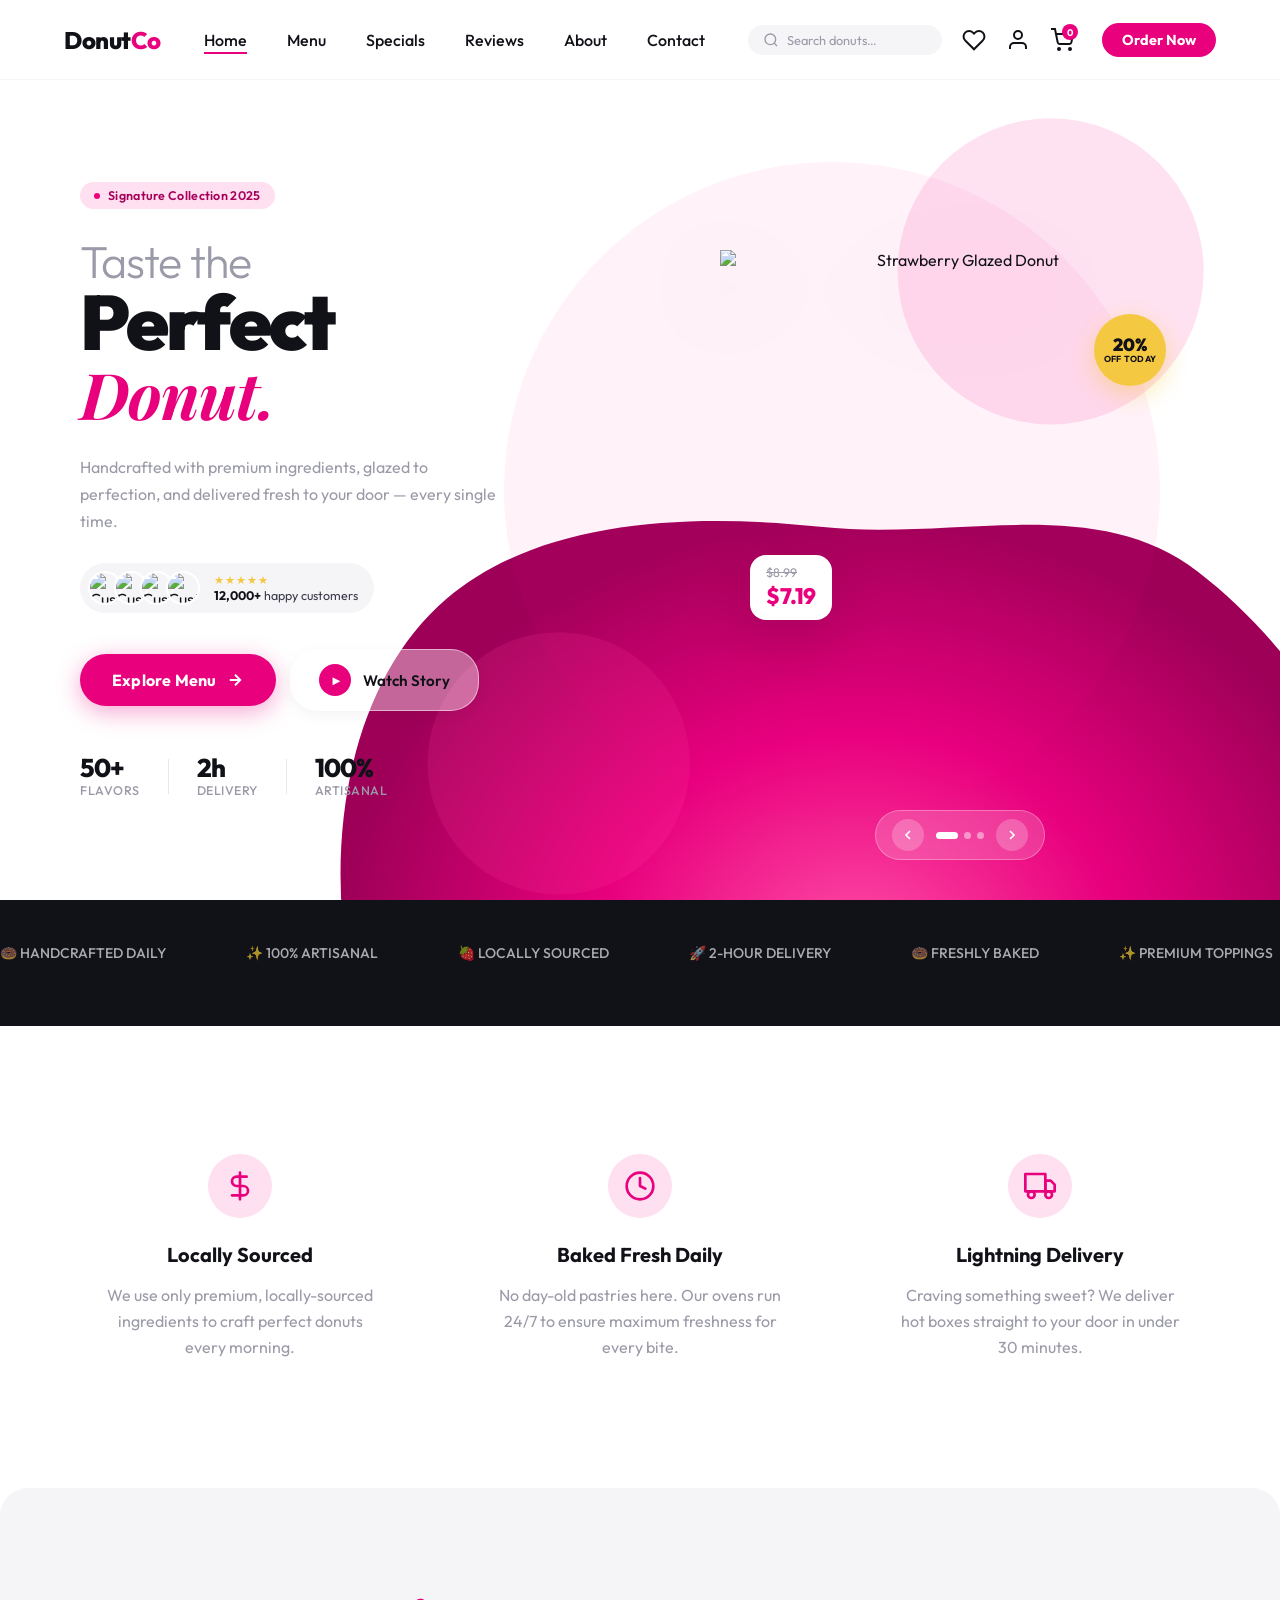
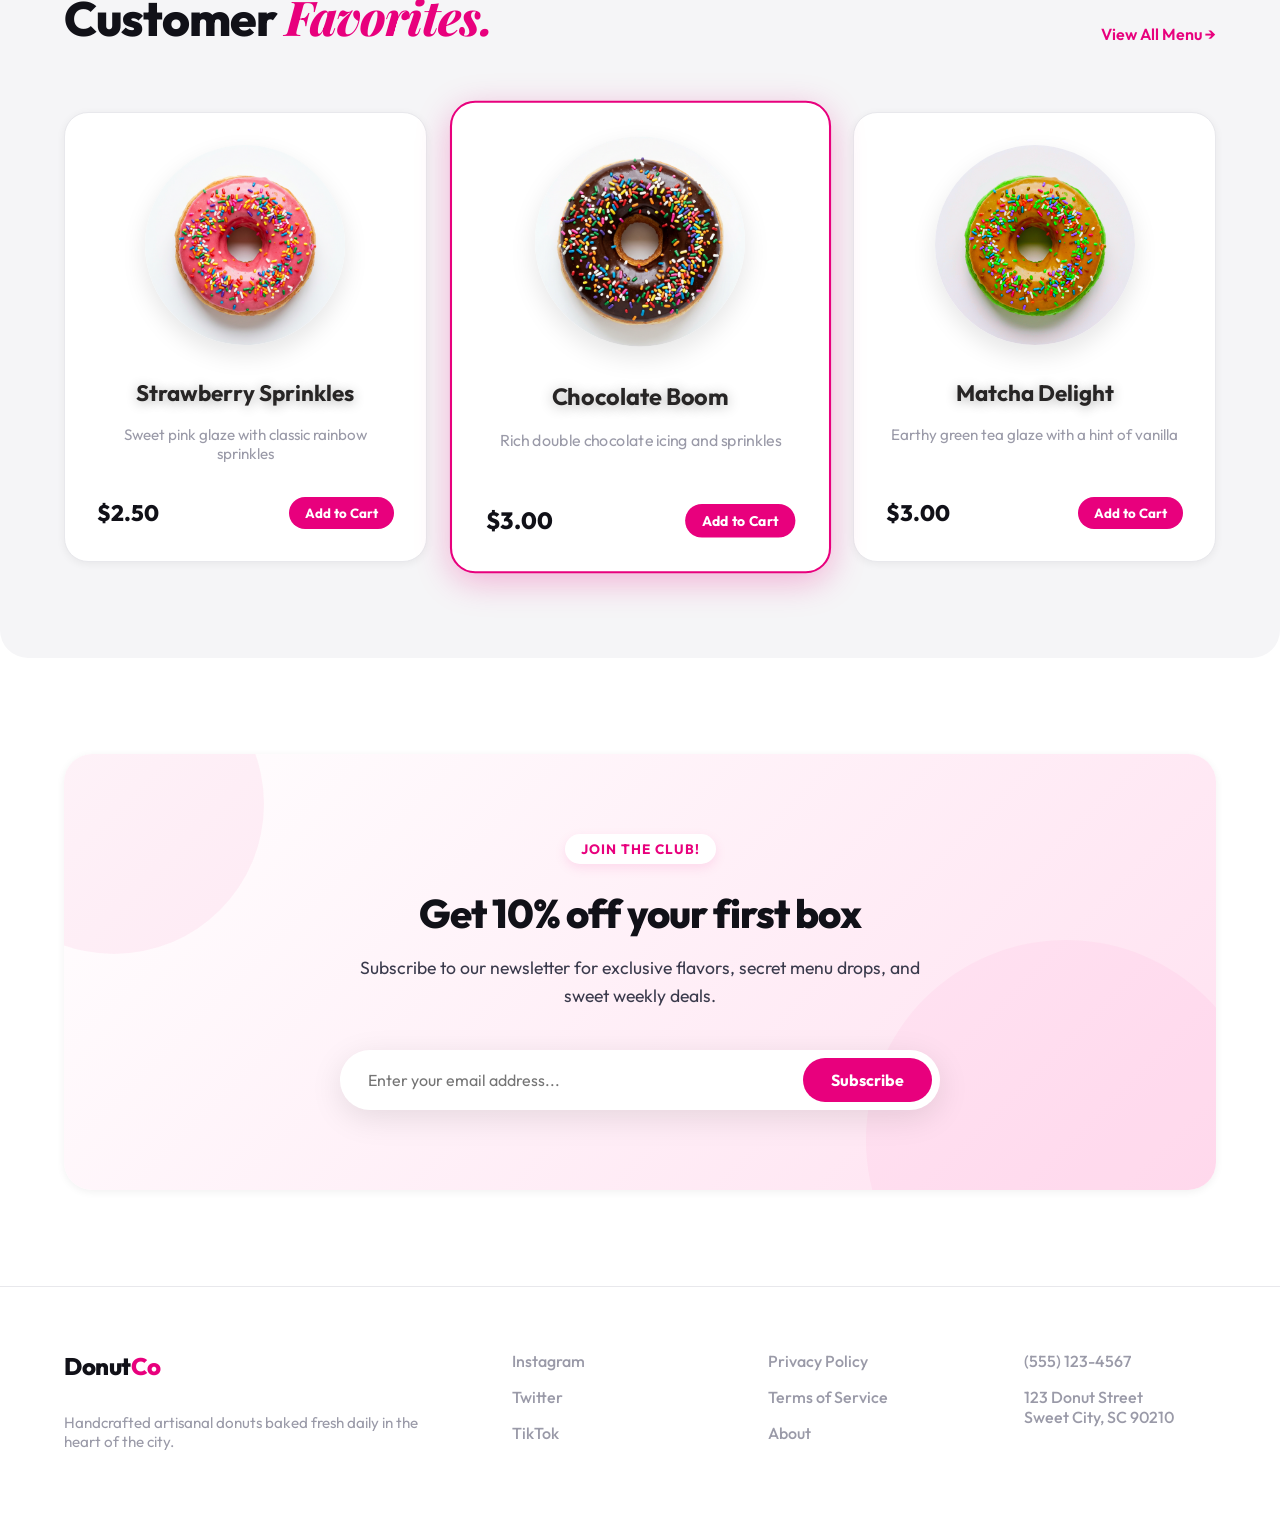
==== index.html @ 58b2f974 "DonutCo Organisation's Website for product sales and purchases..  donutco hermit.vercel.app" ====
<!DOCTYPE html>
<html lang="en">

<head>
  <meta charset="UTF-8" />
  <meta name="viewport" content="width=device-width, initial-scale=1.0" />
  <meta name="description"
    content="DonutCo – Artisanal donuts crafted with love. Explore our signature glazed creations and order for same-day delivery." />
  <title>DonutCo – Artisanal Donuts Delivered Fresh</title>
  <link rel=" menu" href="C:\Users\ThinkPad\Desktop\Projects\AntigravityProjects\menu.html">
  <link rel="preconnect" href="https://fonts.googleapis.com" />
  <link rel="preconnect" href="https://fonts.gstatic.com" crossorigin />
  <link
    href="https://fonts.googleapis.com/css2?family=Outfit:wght@300;400;500;600;700;800;900&family=Playfair+Display:ital,wght@1,700&display=swap"
    rel="stylesheet" />
  <link rel="stylesheet" href="index.css" />
</head>

<body>

  <!-- ═══════════════════════════════ HEADER ═══════════════════════════════ -->



  <header class="site-header">
    <div class="header-inner">

      <!-- Logo -->
      <a href="index.html" class="logo" id="logo-link">
        <span class="logo-icon">🍩</span>
        <span class="logo-text">Donut<span class="logo-accent">Co</span></span>
      </a>

      <!-- Navigation -->
      <nav class="main-nav" aria-label="Main navigation">
        <ul class="nav-list">
          <li><a href="index.html" class="nav-link active" id="nav-home">Home</a></li>
          <li><a href="menu.html" class="nav-link" id="nav-menu">Menu</a></li>
          <li><a href="specials.html" class="nav-link" id="nav-specials">Specials</a></li>
          <li><a href="reviews.html" class="nav-link" id="nav-reviews">Reviews</a></li>
          <li><a href="about.html" class="nav-link" id="nav-about">About</a></li>
          <li><a href="contact.html" class="nav-link" id="nav-contact">Contact</a></li>
        </ul>
      </nav>

      <!-- Header Actions -->
      <div class="header-actions">
        <div class="search-bar" id="search-bar">
          <svg class="search-icon" viewBox="0 0 24 24" fill="none" stroke="currentColor" stroke-width="2">
            <circle cx="11" cy="11" r="8" />
            <path d="m21 21-4.35-4.35" />
          </svg>
          <input type="text" placeholder="Search donuts…" class="search-input" id="search-input" />
        </div>
        <button class="icon-btn" id="btn-wishlist" aria-label="Wishlist">
          <svg viewBox="0 0 24 24" fill="none" stroke="currentColor" stroke-width="2">
            <path
              d="M20.84 4.61a5.5 5.5 0 0 0-7.78 0L12 5.67l-1.06-1.06a5.5 5.5 0 0 0-7.78 7.78l1.06 1.06L12 21.23l7.78-7.78 1.06-1.06a5.5 5.5 0 0 0 0-7.78z" />
          </svg>
        </button>
        <a href="profile.html" class="profile-link">
          <button class="icon-btn" id="btn-user" aria-label="Profile">
            <svg viewBox="0 0 24 24" fill="none" stroke="currentColor" stroke-width="2">
              <path d="M20 21v-2a4 4 0 0 0-4-4H8a4 4 0 0 0-4 4v2" />
              <circle cx="12" cy="7" r="4" />
            </svg>
          </button>
        </a>
        <a href="cart.html" class="cart-link">
          <button class="icon-btn cart-btn" id="btn-cart" aria-label="Cart">
            <svg viewBox="0 0 24 24" fill="none" stroke="currentColor" stroke-width="2">
              <circle cx="9" cy="21" r="1" />
              <circle cx="20" cy="21" r="1" />
              <path d="M1 1h4l2.68 13.39a2 2 0 0 0 2 1.61h9.72a2 2 0 0 0 2-1.61L23 6H6" />
            </svg>
            <span class="cart-badge">0</span>
          </button>
        </a>
        <a href="menu.html" class="order-link-header">
           <button class="btn-order-header" id="btn-order-header">Order Now</button>
        </a>
      </div>

    </div>
  </header>

  <!-- ═══════════════════════════════ HERO ═══════════════════════════════ -->
  <main class="hero-section">

    <!-- Floating Organic Blob Background SVG -->
    <div class="wave-bg">
      <svg viewBox="0 0 900 900" preserveAspectRatio="xMidYMid meet" xmlns="http://www.w3.org/2000/svg">
        <defs>
          <radialGradient id="blobGrad" cx="50%" cy="50%" r="50%">
            <stop offset="0%" stop-color="#FF4DA6" />
            <stop offset="50%" stop-color="#E8007D" />
            <stop offset="100%" stop-color="#9E0058" />
          </radialGradient>
        </defs>
        <!-- Shapeless organic floating blob path -->
        <path
          d="M608.5,135.8C779.6,267.8,903.3,469.8,901.8,667.5C900.2,865.2,773.4,1058.5,618.3,1200.8C463.2,1343,279.8,1434.1,84.7,1463.3C-110.4,1492.5,-313.3,1459.8,-477.5,1340C-641.7,1220.3,-767.1,1013.4,-805.1,785.8C-843.1,558.1,-793.7,311.1,-641,180.9C-488.2,50.7,-244.1,37.3,-19.7,61.2C204.6,85.1,437.5,3.8,608.5,135.8Z"
          transform="translate(450 450) scale(0.55)" fill="url(#blobGrad)" />
        <!-- Soft accent glows -->
        <circle cx="650" cy="250" r="140" fill="#FF70B8" opacity="0.20" />
        <circle cx="200" cy="700" r="120" fill="#FF3D9A" opacity="0.16" />
        <circle cx="450" cy="450" r="300" fill="#FF0090" opacity="0.05" />
      </svg>
    </div>

    <!-- ─── LEFT PANEL ─── -->
    <div class="hero-left">
      <div class="hero-left-content">

        <!-- Category tag -->
        <div class="hero-tag">
          <span class="tag-dot"></span>
          <span>Signature Collection 2025</span>
        </div>

        <!-- Heading -->
        <h1 class="hero-heading">
          <span class="heading-thin">Taste the</span>
          <span class="heading-bold">Perfect</span>
          <span class="heading-italic">Donut.</span>
        </h1>

        <!-- Description -->
        <p class="hero-desc">
          Handcrafted with premium ingredients, glazed to perfection,
          and delivered fresh to your door — every single time.
        </p>

        <!-- Social Proof -->
        <div class="social-proof" id="social-proof">
          <div class="avatars">
            <img src="https://i.pravatar.cc/40?img=1" alt="Customer 1" class="avatar" />
            <img src="https://i.pravatar.cc/40?img=5" alt="Customer 2" class="avatar" />
            <img src="https://i.pravatar.cc/40?img=9" alt="Customer 3" class="avatar" />
            <img src="https://i.pravatar.cc/40?img=12" alt="Customer 4" class="avatar" />
          </div>
          <div class="proof-text">
            <div class="proof-stars">★★★★★</div>
            <div class="proof-label"><strong>12,000+</strong> happy customers</div>
          </div>
        </div>

        <!-- CTA Buttons -->
        <div class="hero-cta">
          <button class="btn-primary" id="btn-explore" onclick="window.location.href='menu.html'">
            <span>Explore Menu</span>
            <svg class="btn-arrow" viewBox="0 0 24 24" fill="none" stroke="currentColor" stroke-width="2.5">
              <path d="M5 12h14M12 5l7 7-7 7" />
            </svg>
          </button>
          <button class="btn-secondary" id="btn-watch">
            <span class="play-icon">▶</span>
            <span>Watch Story</span>
          </button>
        </div>

        <!-- Stats -->
        <div class="hero-stats">
          <div class="stat-item">
            <span class="stat-number">50+</span>
            <span class="stat-label">Flavors</span>
          </div>
          <div class="stat-divider"></div>
          <div class="stat-item">
            <span class="stat-number">2h</span>
            <span class="stat-label">Delivery</span>
          </div>
          <div class="stat-divider"></div>
          <div class="stat-item">
            <span class="stat-number">100%</span>
            <span class="stat-label">Artisanal</span>
          </div>
        </div>

      </div>
    </div>

    <!-- ─── RIGHT PANEL ─── -->
    <div class="hero-right">

      <!-- Product Showcase (Slider) -->
      <div class="product-showcase" id="product-showcase">

        <!-- Slides -->
        <div class="slides-wrapper" id="slides-wrapper">

          <!-- Slide 1 -->
          <div class="slide active" id="slide-1">
            <div class="product-card">
              <img
                src="C:\Users\ThinkPad\Desktop\Projects\AntigravityProjects\Properties\hero_donut_drip_1773499257269-removebg-preview.png"
                alt="Strawberry Glazed Donut" class="donut-img" id="donut-strawberry" />
            </div>
          </div>

          <!-- Slide 2 -->
          <div class="slide" id="slide-2">
            <div class="product-card">
              <img
                src="C:\Users\ThinkPad\Desktop\Projects\AntigravityProjects\Properties\donut_chocolate_1773498866336-removebg-preview.png"
                alt="Chocolate Glazed Donut" class="donut-img" id="donut-chocolate" />
            </div>
          </div>

          <!-- Slide 3 -->
          <div class="slide" id="slide-3">
            <div class="product-card">
              <img
                src="C:\Users\ThinkPad\Desktop\Projects\AntigravityProjects\Properties\donut_blueberry_1773499014099-removebg-preview.png"
                alt="Blueberry Glazed Donut" class="donut-img" id="donut-blueberry" />
            </div>
          </div>

        </div> <!-- End slides-wrapper -->

        <!-- Floating Discount Badge -->
        <div class="discount-badge" id="discount-badge">
          <div class="badge-percent">20%</div>
          <div class="badge-label">OFF Today</div>
        </div>

        <!-- Price Tag -->
        <div class="price-tag" id="price-tag">
          <span class="price-original">$8.99</span>
          <span class="price-current">$7.19</span>
        </div>

      </div> <!-- End product-showcase -->

      <!-- Slider Navigation -->
      <div class="slider-nav" id="slider-nav">
        <button class="slider-arrow arrow-prev" id="arrow-prev" aria-label="Previous donut">
          <svg viewBox="0 0 24 24" fill="none" stroke="currentColor" stroke-width="2.5">
            <path d="M15 18l-6-6 6-6" />
          </svg>
        </button>
        <div class="slider-dots" id="slider-dots">
          <button class="dot active" id="dot-0" aria-label="Slide 1"></button>
          <button class="dot" id="dot-1" aria-label="Slide 2"></button>
          <button class="dot" id="dot-2" aria-label="Slide 3"></button>
        </div>
        <button class="slider-arrow arrow-next" id="arrow-next" aria-label="Next donut">
          <svg viewBox="0 0 24 24" fill="none" stroke="currentColor" stroke-width="2.5">
            <path d="M9 18l6-6-6-6" />
          </svg>
        </button>
      </div>

    </div> <!-- End hero-right -->

  </main>

  <!-- Featured Strip (Infinite Marquee) -->
  <div class="featured-strip">
    <div class="strip-items">
      <div class="strip-item">🍩 HANDCRAFTED DAILY</div>
      <div class="strip-item">✨ 100% ARTISANAL</div>
      <div class="strip-item">🍓 LOCALLY SOURCED</div>
      <div class="strip-item">🚀 2-HOUR DELIVERY</div>
      <div class="strip-item">🍩 FRESHLY BAKED</div>
      <div class="strip-item">✨ PREMIUM TOPPINGS</div>
    </div>
  </div>

  <!-- ══════════════════════ FEATURES SECTION ══════════════════════ -->
  <section class="features-section">
    <div class="features-grid">
      <div class="feature-item">
        <div class="feature-icon">
          <svg viewBox="0 0 24 24" fill="none" stroke="currentColor" stroke-width="2" stroke-linecap="round"
            stroke-linejoin="round">
            <path d="M12 2v20M17 5H9.5a3.5 3.5 0 0 0 0 7h5a3.5 3.5 0 0 1 0 7H6" />
          </svg>
        </div>
        <h3 class="feature-title">Locally Sourced</h3>
        <p class="feature-desc">We use only premium, locally-sourced ingredients to craft perfect donuts every morning.
        </p>
      </div>

      <div class="feature-item">
        <div class="feature-icon">
          <svg viewBox="0 0 24 24" fill="none" stroke="currentColor" stroke-width="2" stroke-linecap="round"
            stroke-linejoin="round">
            <circle cx="12" cy="12" r="10" />
            <polyline points="12 6 12 12 16 14" />
          </svg>
        </div>
        <h3 class="feature-title">Baked Fresh Daily</h3>
        <p class="feature-desc">No day-old pastries here. Our ovens run 24/7 to ensure maximum freshness for every bite.
        </p>
      </div>

      <div class="feature-item">
        <div class="feature-icon">
          <svg viewBox="0 0 24 24" fill="none" stroke="currentColor" stroke-width="2" stroke-linecap="round"
            stroke-linejoin="round">
            <rect x="1" y="3" width="15" height="13" />
            <polygon points="16 8 20 8 23 11 23 16 16 16 16 8" />
            <circle cx="5.5" cy="18.5" r="2.5" />
            <circle cx="18.5" cy="18.5" r="2.5" />
          </svg>
        </div>
        <h3 class="feature-title">Lightning Delivery</h3>
        <p class="feature-desc">Craving something sweet? We deliver hot boxes straight to your door in under 30 minutes.
        </p>
      </div>
    </div>
  </section>

  <!-- ══════════════════════ POPULAR DONUTS ══════════════════════ -->
  <section class="popular-section">
    <div class="section-header">
      <h2 class="section-title">Customer <span class="title-accent">Favorites.</span></h2>
      <a href="menu.html" class="view-all">View All Menu &rarr;</a>
    </div>

    <!-- Reusing the menu.css grid and card structure -->
    <div class="product-grid">
      <!-- Donut 1 -->
      <div class="product-card">
        <div class="image-placeholder img-strawberry"></div>
        <h3 class="product-name">Strawberry Sprinkles</h3>
        <p class="product-desc">Sweet pink glaze with classic rainbow sprinkles</p>
        <div class="product-footer">
          <span class="price">$2.50</span>
          <button class="add-to-cart-btn btn-small">Add to Cart</button>
        </div>
      </div>

      <!-- Donut 2 -->
      <div class="product-card featured-popular">
        <div class="image-placeholder img-chocolate"></div>
        <h3 class="product-name">Chocolate Boom</h3>
        <p class="product-desc">Rich double chocolate icing and sprinkles</p>
        <div class="product-footer">
          <span class="price">$3.00</span>
          <button class="add-to-cart-btn btn-small">Add to Cart</button>
        </div>
      </div>

      <!-- Donut 3 -->
      <div class="product-card">
        <div class="image-placeholder img-matcha"></div>
        <h3 class="product-name">Matcha Delight</h3>
        <p class="product-desc">Earthy green tea glaze with a hint of vanilla</p>
        <div class="product-footer">
          <span class="price">$3.00</span>
          <button class="add-to-cart-btn btn-small">Add to Cart</button>
        </div>
      </div>
    </div>
  </section>

  <!-- ══════════════════════ NEWSLETTER CTA ══════════════════════ -->
  <section class="newsletter-cta">
    <div class="cta-content">
      <div class="cta-badge">Join the Club!</div>
      <h2 class="cta-title">Get 10% off your first box</h2>
      <p class="cta-desc">Subscribe to our newsletter for exclusive flavors, secret menu drops, and sweet weekly deals.
      </p>

      <form class="cta-form" onsubmit="event.preventDefault();">
        <input type="email" class="cta-input" placeholder="Enter your email address..." required>
        <button type="submit" class="cta-button">Subscribe</button>
      </form>
    </div>
  </section>

  <!-- ══════════════════════ FOOTER ══════════════════════ -->
  <footer class="site-footer">
    <div class="footer-columns">
      <div class="footer-col">
        <span class="footer-brand">Donut<span class="logo-accent">Co</span></span>
        <p style="color: var(--gray-400); font-size: 0.95rem; margin-top: 1rem;">Handcrafted artisanal donuts baked
          fresh daily in the heart of the city.</p>
      </div>
      <div class="footer-col">
        <a href="#">Instagram</a>
        <a href="#">Twitter</a>
        <a href="#">TikTok</a>
      </div>
      <div class="footer-col">
        <a href="legal.html#privacy">Privacy Policy</a>
        <a href="legal.html#terms">Terms of Service</a>
        <a href="about.html">About</a>
      </div>
      <div class="footer-col">
        <a href="#">(555) 123-4567</a>
        <a href="#">123 Donut Street<br>Sweet City, SC 90210</a>
      </div>
    </div>
  </footer>

  <script src="index.js"></script>
</body>

</html>
---- index.css ----
/* ═══════════════════════════════════════════════════════════════
   DonutCo Landing Page — Design System
   ═══════════════════════════════════════════════════════════════ */

/* ─── Custom Properties ─── */
:root {
  --magenta: #E8007D;
  --magenta-light: #FF3D9A;
  --magenta-dark: #A6005B;
  --magenta-soft: #FFE0F0;
  --white: #FFFFFF;
  --off-white: #FAFAFA;
  --gray-100: #F5F5F7;
  --gray-200: #E8E8EC;
  --gray-400: #9A9AA8;
  --gray-700: #3A3A4C;
  --gray-900: #111118;
  --accent-gold: #F5C842;

  --font-sans: 'Outfit', system-ui, sans-serif;
  --font-serif: 'Playfair Display', Georgia, serif;

  --radius-sm: 8px;
  --radius-md: 16px;
  --radius-lg: 28px;
  --radius-full: 9999px;

  --shadow-sm: 0 2px 8px rgba(0, 0, 0, 0.06);
  --shadow-md: 0 8px 32px rgba(0, 0, 0, 0.10);
  --shadow-lg: 0 20px 60px rgba(0, 0, 0, 0.14);
  --shadow-pink: 0 8px 32px rgba(232, 0, 125, 0.28);

  --transition: 0.3s cubic-bezier(0.4, 0, 0.2, 1);
  --transition-bounce: 0.4s cubic-bezier(0.34, 1.56, 0.64, 1);
}

/* ─── Reset & Base ─── */
*,
*::before,
*::after {
  box-sizing: border-box;
  margin: 0;
  padding: 0;
}

html {
  scroll-behavior: smooth;
}

body {
  font-family: var(--font-sans);
  background: var(--white);
  color: var(--gray-900);
  overflow-x: hidden;
  -webkit-font-smoothing: antialiased;
}

img {
  max-width: 100%;
  display: block;
}

button {
  cursor: pointer;
  border: none;
  background: none;
  font-family: inherit;
}

a {
  text-decoration: none;
  color: inherit;
}

ul {
  list-style: none;
}

/* ═══════════════════════════════════════════════════════════════
   HEADER
   ═══════════════════════════════════════════════════════════════ */
.site-header {
  position: fixed;
  top: 0;
  left: 0;
  right: 0;
  z-index: 100;
  background: var(--white);
  border-bottom: 1px solid var(--gray-100);
  height: 80px;
}

.header-inner {
  max-width: 1440px;
  margin: 0 auto;
  height: 100%;
  display: flex;
  justify-content: space-between;
  align-items: center;
  padding: 0 4rem;
}

/* Logo */
.logo {
  display: flex;
  align-items: center;
  font-size: 1.5rem;
  font-weight: 800;
  letter-spacing: -0.5px;
  color: var(--gray-900);
  transition: var(--transition);
}

.logo-accent {
  color: var(--magenta);
}

.logo-icon {
  display: none;
  /* Removed the emoji icon to match menu */
}

.logo-text {
  color: inherit;
}

/* Navigation */
.main-nav {
  display: flex;
}

.nav-list {
  display: flex;
  gap: 2.5rem;
}

.nav-link {
  font-weight: 500;
  font-size: 1rem;
  position: relative;
  padding-bottom: 4px;
  color: var(--gray-900);
  transition: var(--transition);
}

.nav-link:hover {
  color: var(--magenta);
}

.nav-link::after {
  content: '';
  position: absolute;
  width: 0%;
  height: 2px;
  bottom: 0;
  left: 0;
  background-color: var(--magenta);
  transition: var(--transition);
}

.nav-link:hover::after,
.nav-link.active::after {
  width: 100%;
}

/* Header Actions */
.header-actions {
  display: flex;
  align-items: center;
  gap: 1.25rem;
}

.search-bar {
  display: flex;
  align-items: center;
  gap: 8px;
  background: var(--gray-100);
  border-radius: var(--radius-full);
  padding: 6px 14px;
  transition: var(--transition);
  border: 1.5px solid transparent;
}

.search-bar:focus-within {
  border-color: var(--magenta-light);
  background: var(--white);
  box-shadow: 0 0 0 4px rgba(232, 0, 125, 0.08);
}

.search-icon {
  width: 16px;
  height: 16px;
  color: var(--gray-400);
  flex-shrink: 0;
}

.search-input {
  border: none;
  background: none;
  outline: none;
  font-size: 0.8rem;
  font-family: inherit;
  color: var(--gray-900);
  width: 140px;
}

.search-input::placeholder {
  color: var(--gray-400);
}

.icon-btn {
  background: none;
  border: none;
  cursor: pointer;
  color: var(--gray-900);
  display: flex;
  align-items: center;
  justify-content: center;
  transition: var(--transition);
  position: relative;
}

.icon-btn svg {
  width: 24px;
  height: 24px;
}

.icon-btn:hover {
  color: var(--magenta);
  transform: scale(1.1);
}

.cart-btn {
  position: relative;
}

.cart-badge {
  position: absolute;
  top: -4px;
  right: -4px;
  width: 16px;
  height: 16px;
  background: var(--magenta);
  color: white;
  font-size: 0.6rem;
  font-weight: 700;
  border-radius: 50%;
  display: flex;
  align-items: center;
  justify-content: center;
}

.btn-order-header {
  padding: 8px 20px;
  background: var(--magenta);
  color: white;
  border: none;
  border-radius: 50px;
  font-size: 0.9rem;
  font-weight: 700;
  transition: var(--transition);
  cursor: pointer;
  margin-left: 0.5rem;
}

.btn-order-header:hover {
  background: var(--magenta-dark);
  transform: scale(1.05);
  box-shadow: var(--shadow-pink);
}

/* ═══════════════════════════════════════════════════════════════
   HERO
   ═══════════════════════════════════════════════════════════════ */
.hero-section {
  min-height: calc(100vh - 80px);
  display: grid;
  grid-template-columns: 1fr 1fr;
  margin-top: 80px;
  position: relative;
  overflow-x: clip; /* Prevent horizontal stretching while allowing vertical reach */
  overflow-y: visible;
}

/* ─── Left ─── */
.hero-left {
  background: transparent;
  display: flex;
  align-items: center;
  padding: 60px 64px 60px 80px;
  position: relative;
  overflow: visible;
}

/* (Removed the old ::after pseudo-element that was creating the sharp white diagonal clip) */

.hero-left-content {
  max-width: 520px;
  position: relative;
  z-index: 3;
}

/* Tag */
.hero-tag {
  display: inline-flex;
  align-items: center;
  gap: 8px;
  padding: 6px 14px;
  background: var(--magenta-soft);
  border-radius: var(--radius-full);
  font-size: 0.78rem;
  font-weight: 600;
  color: var(--magenta-dark);
  margin-bottom: 28px;
  letter-spacing: 0.3px;
  animation: fadeSlideUp 0.6s ease both;
}

.tag-dot {
  width: 6px;
  height: 6px;
  background: var(--magenta);
  border-radius: 50%;
  animation: pulse 2s ease-in-out infinite;
}

/* Heading */
.hero-heading {
  display: flex;
  flex-direction: column;
  margin-bottom: 24px;
  animation: fadeSlideUp 0.6s ease 0.1s both;
}

.heading-thin {
  font-size: clamp(2rem, 3.5vw, 3rem);
  font-weight: 300;
  color: var(--gray-400);
  line-height: 1.1;
  letter-spacing: -1px;
}

.heading-bold {
  font-size: clamp(3.5rem, 6vw, 5.5rem);
  font-weight: 900;
  color: var(--gray-900);
  line-height: 0.95;
  letter-spacing: -3px;
}

.heading-italic {
  font-family: var(--font-serif);
  font-size: clamp(3rem, 5vw, 4.5rem);
  font-style: italic;
  font-weight: 700;
  color: var(--magenta);
  line-height: 1.1;
  letter-spacing: -1px;
}

/* Description */
.hero-desc {
  font-size: 1rem;
  line-height: 1.7;
  color: var(--gray-400);
  margin-bottom: 28px;
  max-width: 420px;
  font-weight: 400;
  animation: fadeSlideUp 0.6s ease 0.2s both;
}

/* Social Proof */
.social-proof {
  display: flex;
  align-items: center;
  gap: 14px;
  margin-bottom: 36px;
  animation: fadeSlideUp 0.6s ease 0.25s both;
  background: var(--gray-100);
  border-radius: var(--radius-full);
  padding: 8px 16px 8px 8px;
  width: fit-content;
}

.avatars {
  display: flex;
}

.avatar {
  width: 34px;
  height: 34px;
  border-radius: 50%;
  border: 2.5px solid var(--white);
  margin-left: -8px;
  object-fit: cover;
  transition: transform 0.2s ease;
}

.avatar:first-child {
  margin-left: 0;
}

.avatar:hover {
  transform: scale(1.15) translateY(-2px);
  z-index: 1;
}

.proof-text {
  display: flex;
  flex-direction: column;
  gap: 1px;
}

.proof-stars {
  color: var(--accent-gold);
  font-size: 0.7rem;
  letter-spacing: 1px;
}

.proof-label {
  font-size: 0.78rem;
  color: var(--gray-700);
}

.proof-label strong {
  color: var(--gray-900);
}

/* CTA */
.hero-cta {
  display: flex;
  gap: 14px;
  align-items: center;
  margin-bottom: 44px;
  animation: fadeSlideUp 0.6s ease 0.3s both;
}

.btn-primary {
  display: flex;
  align-items: center;
  gap: 10px;
  padding: 16px 32px;
  background: var(--magenta);
  color: white;
  border-radius: var(--radius-lg);
  font-size: 1rem;
  font-weight: 700;
  font-family: inherit;
  transition: var(--transition-bounce);
  box-shadow: 0 6px 24px rgba(232, 0, 125, 0.35);
  letter-spacing: 0.2px;
}

.btn-primary:hover {
  background: var(--magenta-dark);
  transform: translateY(-3px) scale(1.03);
  box-shadow: 0 12px 40px rgba(232, 0, 125, 0.45);
}

.btn-arrow {
  width: 18px;
  height: 18px;
  transition: transform 0.25s ease;
}

.btn-primary:hover .btn-arrow {
  transform: translateX(4px);
}

.btn-secondary {
  display: flex;
  align-items: center;
  gap: 12px;
  padding: 14px 28px;
  background: rgba(255, 255, 255, 0.4);
  backdrop-filter: blur(12px);
  -webkit-backdrop-filter: blur(12px);
  color: var(--gray-900);
  border-radius: var(--radius-lg);
  border: 1px solid rgba(255, 255, 255, 0.5);
  font-size: 0.95rem;
  font-weight: 600;
  font-family: inherit;
  transition: var(--transition-bounce);
  box-shadow: 0 4px 15px rgba(0, 0, 0, 0.05);
}

.btn-secondary:hover {
  background: rgba(255, 255, 255, 0.6);
  transform: translateY(-2px);
  border-color: var(--magenta-light);
  color: var(--magenta);
  box-shadow: 0 8px 25px rgba(232, 0, 125, 0.1);
}

.play-icon {
  width: 32px;
  height: 32px;
  background: var(--magenta);
  color: white;
  border-radius: 50%;
  display: flex;
  align-items: center;
  justify-content: center;
  font-size: 0.65rem;
  flex-shrink: 0;
  padding-left: 2px;
  transition: var(--transition-bounce);
}

.btn-secondary:hover .play-icon {
  transform: scale(1.15);
}

/* Stats */
.hero-stats {
  display: flex;
  gap: 0;
  animation: fadeSlideUp 0.6s ease 0.4s both;
}

.stat-item {
  display: flex;
  flex-direction: column;
  gap: 2px;
  padding: 0 28px;
}

.stat-item:first-child {
  padding-left: 0;
}

.stat-number {
  font-size: 1.6rem;
  font-weight: 800;
  color: var(--gray-900);
  letter-spacing: -1px;
  line-height: 1;
}

.stat-label {
  font-size: 0.78rem;
  color: var(--gray-400);
  font-weight: 500;
  text-transform: uppercase;
  letter-spacing: 0.5px;
}

.stat-divider {
  width: 1px;
  background: var(--gray-200);
  align-self: stretch;
  margin: 4px 0;
}

/* ─── Right ─── */
.hero-right {
  background: transparent;
  position: relative;
  display: flex;
  align-items: center;
  justify-content: center;
  overflow: visible;
  /* Prevent clipping slider elements */
  z-index: 1;
}

/* Wave Background */
.wave-bg {
  position: absolute;
  inset: 0;
  z-index: -1;
  /* Push the blob fully into the background behind both panels */
  display: flex;
  align-items: center;
  justify-content: center;
  pointer-events: none;
  /* Let clicks pass through to everything else */
}

.wave-bg svg {
  width: 120%;
  height: 120%;
  position: absolute;
  top: 50%;
  left: 65%;
  transform: translate(-50%, -50%); /* Properly center the oversized blob */
  transform-origin: center center;
  animation: blobPulse 12s ease-in-out infinite;
}

/* Product Showcase */
.product-showcase {
  position: relative;
  z-index: 2;
  width: 380px;
  height: 400px;
  display: flex;
  flex-direction: column;
  align-items: center;
  justify-content: center;
}

.slides-wrapper {
  position: relative;
  width: 100%;
  height: 100%;
}

.slide {
  position: absolute;
  inset: 0;
  display: flex;
  align-items: center;
  justify-content: center;
  opacity: 0;
  transform: scale(0.88) translateY(16px);
  transition: opacity 0.55s cubic-bezier(0.4, 0, 0.2, 1),
    transform 0.55s cubic-bezier(0.34, 1.56, 0.64, 1);
  pointer-events: none;
}

.slide.active {
  opacity: 1;
  transform: scale(1) translateY(0);
  pointer-events: auto;
}

.product-card {
  display: flex;
  flex-direction: column;
  align-items: center;
  gap: 10px;
}

/* Hero specific card override to remove white background */
.hero-section .product-card {
  background: transparent;
  border: none;
  box-shadow: none;
  padding: 0;
}

.hero-section .product-card:hover {
  transform: none; /* Let the image hover handle the lift */
}

.donut-img {
  width: 480px;
  /* Slightly reduced to avoid massive overlap */
  height: 480px;
  object-fit: contain;
  mix-blend-mode: multiply;
  filter: drop-shadow(0 30px 50px rgba(100, 0, 60, 0.38));
  animation: floatDonut 4s ease-in-out infinite;
  transition: all 0.3s ease;
}

.donut-img:hover {
  filter: drop-shadow(0 30px 60px rgba(100, 0, 60, 0.5));
  animation-play-state: paused;
}

.product-name {
  font-size: 1.15rem;
  font-weight: 700;
  color: rgb(39, 37, 37);
  text-align: center;
  text-shadow: 0 2px 12px rgba(0, 0, 0, 0.3);
}

.product-sub {
  font-size: 0.78rem;
  color: rgba(255, 255, 255, 0.75);
  text-align: center;
}

/* Floating Badge */
.discount-badge {
  position: absolute;
  top: 24px;
  right: -16px;
  background: var(--accent-gold);
  color: var(--gray-900);
  border-radius: 50%;
  width: 72px;
  height: 72px;
  display: flex;
  flex-direction: column;
  align-items: center;
  justify-content: center;
  gap: 0px;
  box-shadow: 0 8px 24px rgba(245, 200, 66, 0.45);
  animation: badge-spin 6s linear infinite, fadeSlideUp 0.7s ease 0.5s both;
  z-index: 5;
}

.badge-percent {
  font-size: 1.1rem;
  font-weight: 900;
  line-height: 1;
}

.badge-label {
  font-size: 0.55rem;
  font-weight: 700;
  text-transform: uppercase;
  letter-spacing: 0.3px;
  line-height: 1.2;
}

/* Price Tag */
.price-tag {
  position: absolute;
  bottom: 70px;
  left: -20px;
  background: white;
  border-radius: var(--radius-md);
  padding: 10px 16px;
  display: flex;
  flex-direction: column;
  gap: 2px;
  box-shadow: var(--shadow-lg);
  animation: fadeSlideUp 0.7s ease 0.6s both;
  z-index: 5;
}

.price-original {
  font-size: 0.78rem;
  color: var(--gray-400);
  text-decoration: line-through;
}

.price-current {
  font-size: 1.4rem;
  font-weight: 800;
  color: var(--magenta);
  letter-spacing: -0.5px;
}

/* Slider Nav */
.slider-nav {
  position: absolute;
  bottom: 40px;
  left: 50%;
  transform: translateX(-50%);
  z-index: 3;
  display: flex;
  align-items: center;
  gap: 12px;
  background: rgba(255, 255, 255, 0.18);
  backdrop-filter: blur(12px);
  -webkit-backdrop-filter: blur(12px);
  border-radius: var(--radius-full);
  padding: 8px 16px;
  border: 1px solid rgba(255, 255, 255, 0.3);
}

.slider-arrow {
  width: 32px;
  height: 32px;
  background: rgba(255, 255, 255, 0.22);
  border-radius: 50%;
  display: flex;
  align-items: center;
  justify-content: center;
  color: white;
  transition: var(--transition);
}

.slider-arrow svg {
  width: 16px;
  height: 16px;
}

.slider-arrow:hover {
  background: white;
  color: var(--magenta);
  transform: scale(1.1);
}

.slider-dots {
  display: flex;
  gap: 6px;
  align-items: center;
}

.dot {
  width: 7px;
  height: 7px;
  border-radius: 50%;
  background: rgba(255, 255, 255, 0.45);
  transition: var(--transition-bounce);
  cursor: pointer;
}

.dot.active {
  background: white;
  width: 22px;
  border-radius: var(--radius-full);
}

/* ═══════════════════════════════════════════════════════════════
   FEATURED STRIP
   ═══════════════════════════════════════════════════════════════ */
.featured-strip {
  background: var(--gray-900);
  padding-top: 30px;
  padding-bottom: 50px;
  min-height: 58px;
  display: flex;
  align-items: center;
  gap: 48px;
  overflow-x: hidden;
  overflow-y: visible;
  position: relative;
}

.strip-label {
  font-size: 0.72rem;
  font-weight: 600;
  color: var(--gray-400);
  text-transform: uppercase;
  letter-spacing: 1.5px;
  white-space: nowrap;
  flex-shrink: 0;
}

.strip-items {
  animation: marquee 18s linear infinite;
  display: flex;
  align-items: center;
  width: max-content;
  gap: 80px;
  overflow: visible;
  flex-shrink: 0;
  padding: 12px 0;
}

.strip-item {
  display: flex;
  align-items: center;
  gap: 8px;
  color: rgba(255, 255, 255, 0.65);
  font-size: 0.875rem;
  font-weight: 500;
  line-height: 1.6;
  white-space: nowrap;
  cursor: pointer;
  transition: var(--transition);
  flex-shrink: 0;
}

.strip-item:hover {
  color: white;
}

.strip-emoji {
  font-size: 1.1rem;
  line-height: 1;
}

/* ═══════════════════════════════════════════════════════════════
   ANIMATIONS
   ═══════════════════════════════════════════════════════════════ */

@keyframes fadeSlideUp {
  from {
    opacity: 0;
    transform: translateY(24px);
  }

  to {
    opacity: 1;
    transform: translateY(0);
  }
}

@keyframes floatDonut {

  0%,
  100% {
    transform: translateY(0) rotate(-2deg);
  }

  50% {
    transform: translateY(-18px) rotate(2deg);
  }
}

@keyframes blobPulse {

  0%,
  100% {
    transform: translate(-50%, -50%) scale(1) rotate(0deg);
  }

  33% {
    transform: translate(-50%, -50%) scale(1.05) rotate(3deg);
  }

  66% {
    transform: translate(-50%, -50%) scale(0.96) rotate(-2deg);
  }
}

@keyframes pulse {

  0%,
  100% {
    transform: scale(1);
    opacity: 1;
  }

  50% {
    transform: scale(1.4);
    opacity: 0.6;
  }
}

@keyframes badge-spin {

  0%,
  90% {
    transform: rotate(0deg);
  }

  95% {
    transform: rotate(12deg);
  }

  100% {
    transform: rotate(0deg);
  }
}

@keyframes marquee {
  from {
    transform: translateX(0);
  }

  to {
    transform: translateX(-50%);
  }
}

/* ═══════════════════════════════════════════════════════════════
   RESPONSIVE
   ═══════════════════════════════════════════════════════════════ */
@media (max-width: 1024px) {
  .header-inner {
    padding: 0 20px;
  }

  .hero-left {
    padding: 60px 40px 60px 48px;
  }

  .hero-left::after {
    display: none;
  }
}

@media (max-width: 768px) {
  .hero-section {
    grid-template-columns: 1fr;
    min-height: auto;
  }

  .hero-left {
    padding: 48px 24px;
  }

  .hero-right {
    min-height: 480px;
  }

  .hero-left::after {
    display: none;
  }

  .main-nav {
    display: none;
  }

  .search-bar {
    display: none;
  }

  .btn-order-header {
    display: none;
  }

  .header-inner {
    grid-template-columns: 1fr auto;
  }

  .stat-number {
    font-size: 1.3rem;
  }

  .stat-item {
    padding: 0 16px;
  }

  .featured-strip {
    padding: 16px 24px;
  }

  .product-showcase {
    width: 300px;
    height: 340px;
  }

  .donut-img {
    width: 240px;
    height: 240px;
  }

  .hero-cta {
    flex-wrap: wrap;
  }
}

/* ═══════════════════════════════════════════════════════════════
   FEATURES SECTION
   ═══════════════════════════════════════════════════════════════ */
.features-section {
  padding: 6rem 4rem;
  background: var(--white);
  max-width: 1440px;
  margin: 0 auto;
}

.features-grid {
  display: grid;
  grid-template-columns: repeat(3, 1fr);
  gap: 3rem;
}

.feature-item {
  display: flex;
  flex-direction: column;
  align-items: center;
  text-align: center;
  padding: 2rem;
  transition: var(--transition);
}

.feature-icon {
  width: 64px;
  height: 64px;
  background: var(--magenta-soft);
  color: var(--magenta);
  border-radius: 50%;
  display: flex;
  align-items: center;
  justify-content: center;
  margin-bottom: 1.5rem;
  transition: var(--transition-bounce);
}

.feature-icon svg {
  width: 32px;
  height: 32px;
}

.feature-item:hover .feature-icon {
  background: var(--magenta);
  color: var(--white);
  transform: scale(1.1);
  box-shadow: var(--shadow-pink);
}

.feature-title {
  font-size: 1.25rem;
  font-weight: 700;
  margin-bottom: 1rem;
  color: var(--gray-900);
}

.feature-desc {
  color: var(--gray-400);
  line-height: 1.6;
}

/* ═══════════════════════════════════════════════════════════════
   POPULAR DONUTS PREVIEW SECTION
   ═══════════════════════════════════════════════════════════════ */
.popular-section {
  padding: 6rem 4rem;
  background: var(--gray-100);
  max-width: 1440px;
  margin: 0 auto;
  border-radius: var(--radius-lg);
}

.section-header {
  display: flex;
  justify-content: space-between;
  align-items: flex-end;
  margin-bottom: 4rem;
}

.section-title {
  font-size: 3rem;
  font-weight: 800;
  letter-spacing: -1px;
}

.title-accent {
  font-family: var(--font-serif);
  font-style: italic;
  color: var(--magenta);
}

.view-all {
  font-weight: 600;
  color: var(--magenta);
  border-bottom: 2px solid transparent;
  padding-bottom: 2px;
  transition: var(--transition);
}

.view-all:hover {
  border-bottom-color: var(--magenta);
}

/* Replicated Card Styles for Landing Page display */
.product-grid {
  display: grid;
  grid-template-columns: repeat(3, 1fr);
  gap: 2rem;
}

.product-card {
  background: var(--white);
  border-radius: 24px;
  padding: 2rem;
  display: flex;
  flex-direction: column;
  align-items: center;
  text-align: center;
  box-shadow: var(--shadow-sm);
  transition: var(--transition);
  border: 1px solid var(--gray-200);
}

.product-card:hover {
  transform: translateY(-8px);
  box-shadow: var(--shadow-md);
  border-color: var(--magenta);
}

.product-card.featured-popular {
  border: 2px solid var(--magenta);
  transform: scale(1.05);
  box-shadow: var(--shadow-pink);
  background: var(--white);
}

.product-card.featured-popular:hover {
  transform: scale(1.07) translateY(-5px);
}

.image-placeholder {
  width: 200px;
  height: 200px;
  border-radius: 50%;
  margin-bottom: 1.5rem;
  transition: var(--transition);
  background-color: transparent;
  box-shadow: 0 10px 25px rgba(0, 0, 0, 0.1);
}

.img-strawberry {
  background: url('assets/donut-base.png') center/cover;
}

.img-chocolate {
  background: url('assets/donut-chocolate.png') center/cover;
}

.img-matcha {
  background: url('assets/donut-base.png') center/cover;
  filter: hue-rotate(60deg) saturate(1.8) brightness(0.95);
}

.product-card:hover .image-placeholder {
  transform: scale(1.05) rotate(5deg);
}

.product-name {
  font-size: 1.4rem;
  font-weight: 700;
  margin-bottom: 0.5rem;
}

.product-desc {
  color: var(--gray-400);
  font-size: 0.95rem;
  margin-bottom: 1.5rem;
  flex-grow: 1;
}

.product-footer {
  display: flex;
  justify-content: space-between;
  align-items: center;
  width: 100%;
}

.price {
  font-size: 1.4rem;
  font-weight: 800;
  color: var(--gray-900);
}

.btn-small {
  background: var(--magenta);
  color: var(--white);
  border: none;
  padding: 8px 16px;
  border-radius: 50px;
  font-weight: 700;
  cursor: pointer;
  transition: var(--transition);
}

.btn-small:hover {
  background: var(--magenta-dark);
  transform: translateY(-2px);
  box-shadow: 0 4px 10px rgba(232, 0, 125, 0.3);
}

/* ═══════════════════════════════════════════════════════════════
   NEWSLETTER CTA SECTION
   ═══════════════════════════════════════════════════════════════ */
.newsletter-cta {
  margin: 6rem 4rem;
  padding: 5rem 2rem;
  background: linear-gradient(135deg, var(--white) 0%, var(--magenta-soft) 100%);
  border-radius: var(--radius-lg);
  text-align: center;
  position: relative;
  overflow: hidden;
  box-shadow: var(--shadow-sm);
}

.newsletter-cta::before {
  content: '';
  position: absolute;
  top: -100px;
  left: -100px;
  width: 300px;
  height: 300px;
  background: var(--magenta);
  opacity: 0.05;
  border-radius: 50%;
}

.newsletter-cta::after {
  content: '';
  position: absolute;
  bottom: -150px;
  right: -50px;
  width: 400px;
  height: 400px;
  background: var(--magenta-light);
  opacity: 0.05;
  border-radius: 50%;
}

.cta-content {
  position: relative;
  z-index: 2;
  max-width: 600px;
  margin: 0 auto;
}

.cta-badge {
  display: inline-block;
  background: var(--white);
  color: var(--magenta);
  padding: 6px 16px;
  border-radius: 50px;
  font-weight: 700;
  font-size: 0.85rem;
  text-transform: uppercase;
  letter-spacing: 1px;
  margin-bottom: 1.5rem;
  box-shadow: 0 4px 12px rgba(232, 0, 125, 0.1);
}

.cta-title {
  font-size: 2.5rem;
  font-weight: 800;
  margin-bottom: 1rem;
  letter-spacing: -1px;
}

.cta-desc {
  color: var(--gray-700);
  font-size: 1.1rem;
  margin-bottom: 2.5rem;
  line-height: 1.6;
}

.cta-form {
  display: flex;
  gap: 12px;
  background: var(--white);
  padding: 8px;
  border-radius: 50px;
  box-shadow: var(--shadow-md);
}

.cta-input {
  flex-grow: 1;
  border: none;
  background: transparent;
  padding: 0 20px;
  font-family: inherit;
  font-size: 1rem;
  outline: none;
}

.cta-button {
  background: var(--magenta);
  color: var(--white);
  border: none;
  padding: 12px 28px;
  border-radius: 50px;
  font-weight: 700;
  font-size: 1rem;
  cursor: pointer;
  transition: var(--transition);
}

.cta-button:hover {
  background: var(--magenta-dark);
  box-shadow: var(--shadow-pink);
}

/* ═══════════════════════════════════════════════════════════════
   FOOTER
   ═══════════════════════════════════════════════════════════════ */
.site-footer {
  padding: 4rem 4rem;
  background: var(--white);
  border-top: 1px solid var(--gray-200);
}

.footer-columns {
  max-width: 1440px;
  margin: 0 auto;
  display: grid;
  grid-template-columns: 2fr 1fr 1fr 1fr;
  gap: 4rem;
}

.footer-col {
  display: flex;
  flex-direction: column;
  gap: 1rem;
}

.footer-brand {
  font-size: 1.5rem;
  font-weight: 800;
  letter-spacing: -0.5px;
  color: var(--gray-900);
}

.footer-col a {
  color: var(--gray-400);
  font-weight: 500;
  transition: var(--transition);
}

.footer-col a:hover {
  color: var(--magenta);
}

/* ═══════════════════════════════════════════════════════════════
   RESPONSIVE ADAPTATIONS FOR NEW SECTIONS
   ═══════════════════════════════════════════════════════════════ */
@media (max-width: 1024px) {

  .features-grid,
  .product-grid {
    grid-template-columns: repeat(2, 1fr);
  }

  .product-card.featured-popular {
    grid-column: span 2;
    transform: scale(1);
  }

  .footer-columns {
    grid-template-columns: repeat(2, 1fr);
  }
}

@media (max-width: 768px) {

  .features-section,
  .popular-section {
    padding: 4rem 2rem;
  }

  .features-grid,
  .product-grid {
    grid-template-columns: 1fr;
  }

  .product-card.featured-popular {
    grid-column: span 1;
  }

  .newsletter-cta {
    margin: 3rem 2rem;
    padding: 3rem 1.5rem;
  }

  .cta-form {
    flex-direction: column;
    padding: 0;
    background: transparent;
    box-shadow: none;
    gap: 16px;
  }

  .cta-input {
    background: var(--white);
    padding: 16px 20px;
    border-radius: 50px;
    box-shadow: var(--shadow-sm);
  }

  .cta-button {
    width: 100%;
    padding: 16px;
  }

  .footer-columns {
    grid-template-columns: 1fr;
    gap: 2rem;
    text-align: center;
  }
}
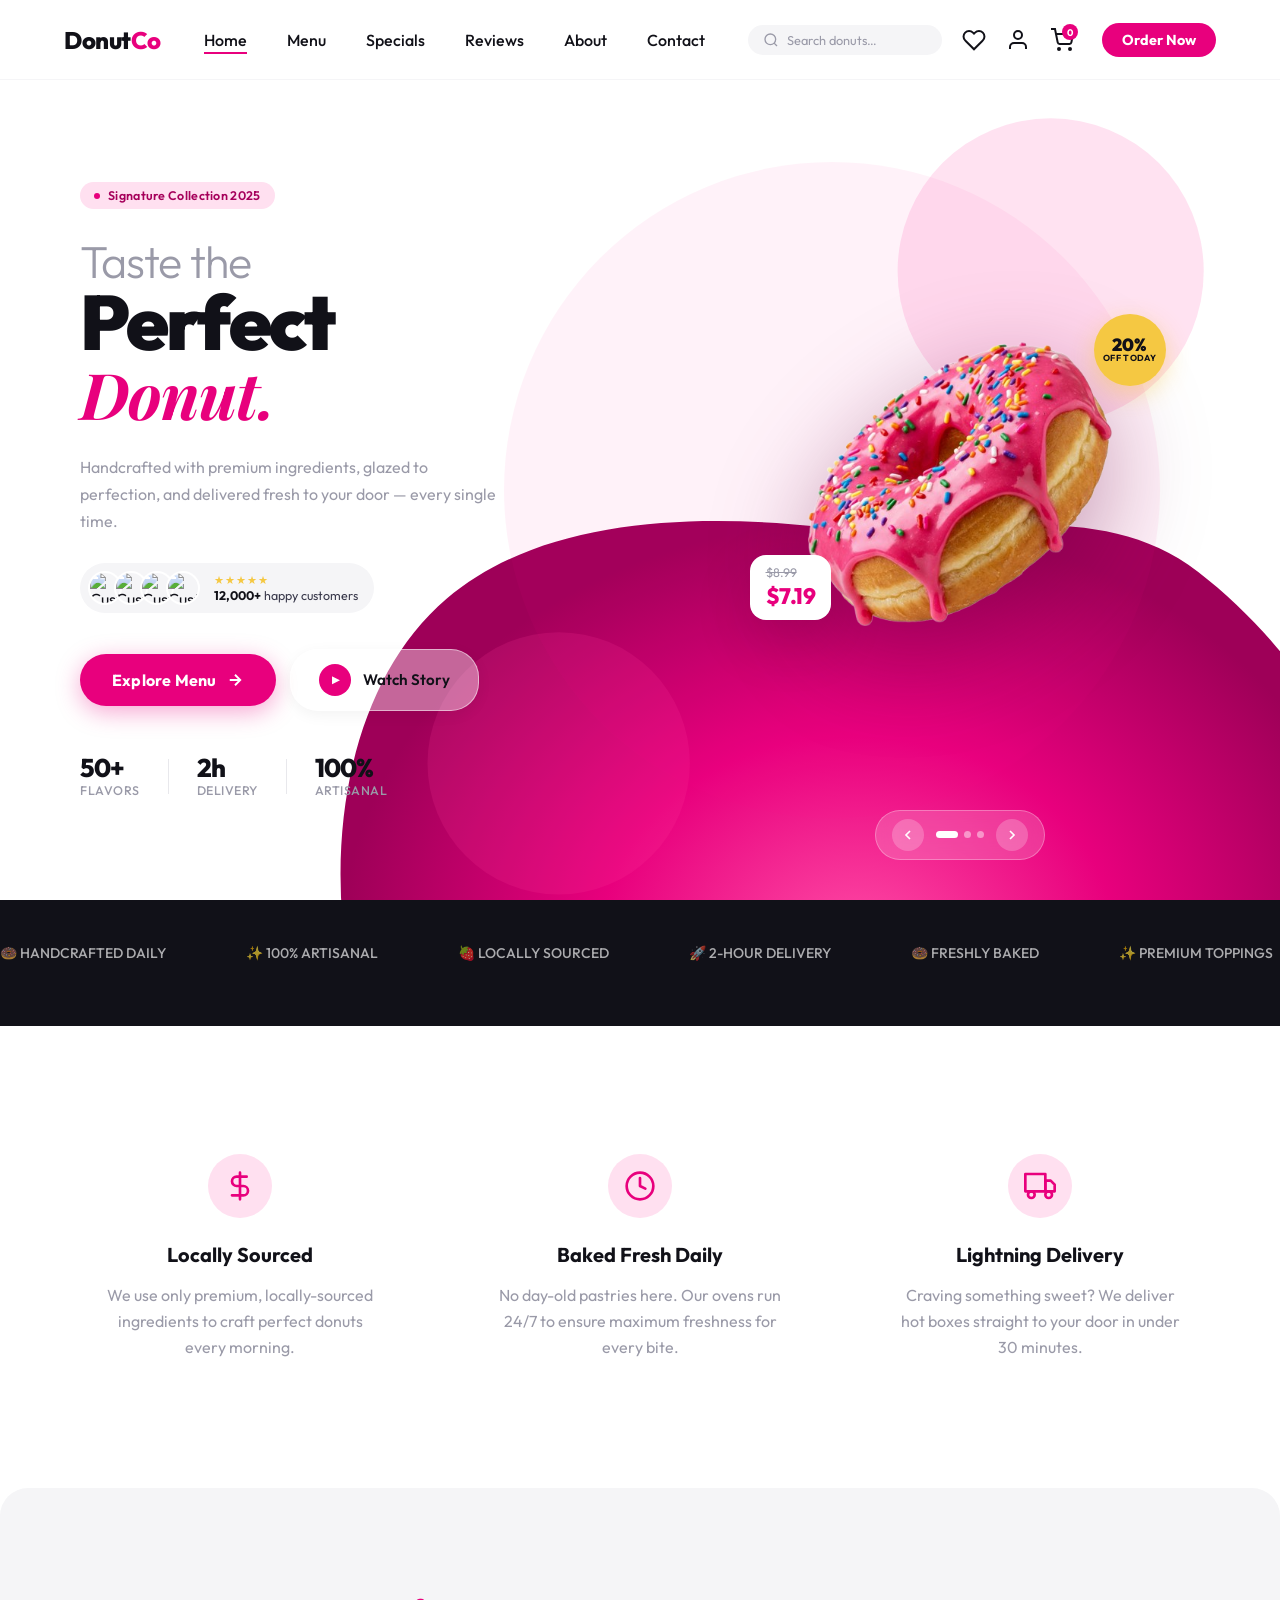
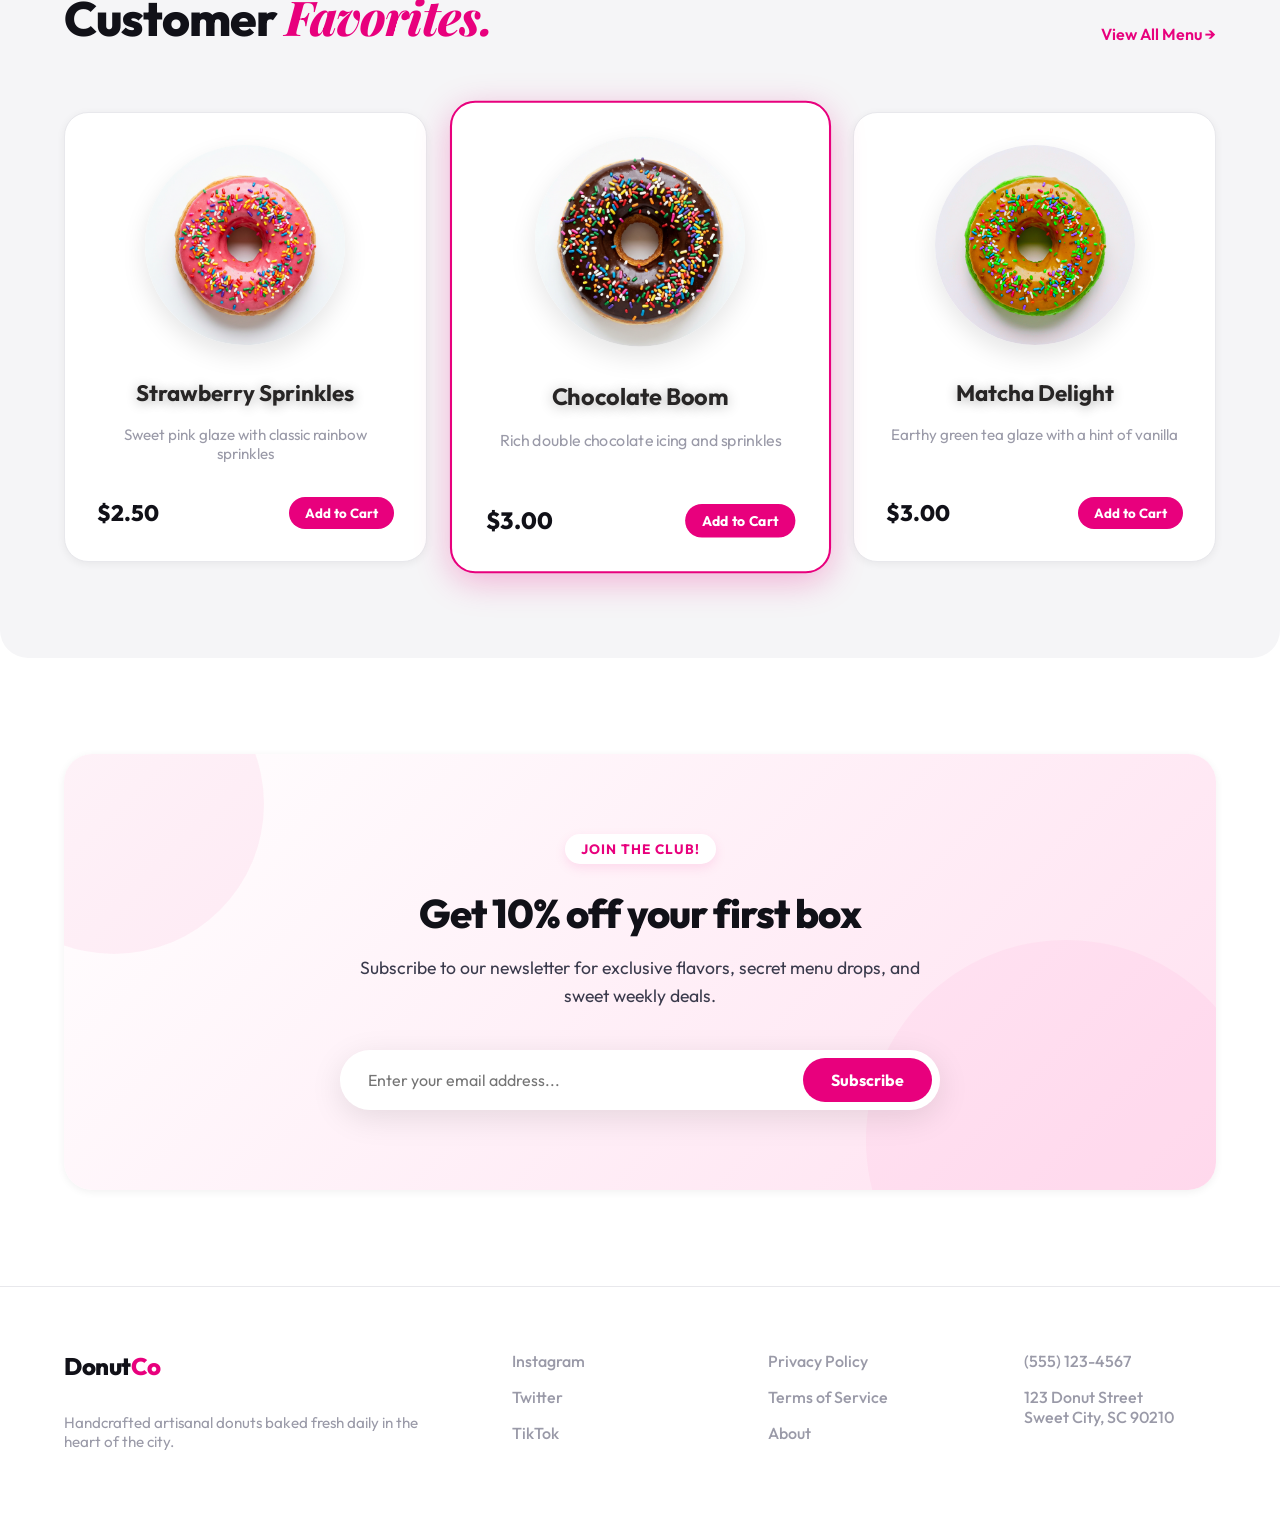
==== commit 4a919851: "Changes 2" ====
--- a/index.html
+++ b/index.html
@@ -7,7 +7,7 @@
   <meta name="description"
     content="DonutCo – Artisanal donuts crafted with love. Explore our signature glazed creations and order for same-day delivery." />
   <title>DonutCo – Artisanal Donuts Delivered Fresh</title>
-  <link rel=" menu" href="C:\Users\ThinkPad\Desktop\Projects\AntigravityProjects\menu.html">
+  <link rel="menu" href="menu.html">
   <link rel="preconnect" href="https://fonts.googleapis.com" />
   <link rel="preconnect" href="https://fonts.gstatic.com" crossorigin />
   <link
@@ -193,7 +193,7 @@
           <div class="slide active" id="slide-1">
             <div class="product-card">
               <img
-                src="C:\Users\ThinkPad\Desktop\Projects\AntigravityProjects\Properties\hero_donut_drip_1773499257269-removebg-preview.png"
+                src="assets/hero_donut_drip_1773499257269-removebg-preview.png"
                 alt="Strawberry Glazed Donut" class="donut-img" id="donut-strawberry" />
             </div>
           </div>
@@ -202,7 +202,7 @@
           <div class="slide" id="slide-2">
             <div class="product-card">
               <img
-                src="C:\Users\ThinkPad\Desktop\Projects\AntigravityProjects\Properties\donut_chocolate_1773498866336-removebg-preview.png"
+                src="assets/donut_chocolate_1773498866336-removebg-preview.png"
                 alt="Chocolate Glazed Donut" class="donut-img" id="donut-chocolate" />
             </div>
           </div>
@@ -211,7 +211,7 @@
           <div class="slide" id="slide-3">
             <div class="product-card">
               <img
-                src="C:\Users\ThinkPad\Desktop\Projects\AntigravityProjects\Properties\donut_blueberry_1773499014099-removebg-preview.png"
+                src="assets/donut_blueberry_1773499014099-removebg-preview.png"
                 alt="Blueberry Glazed Donut" class="donut-img" id="donut-blueberry" />
             </div>
           </div>
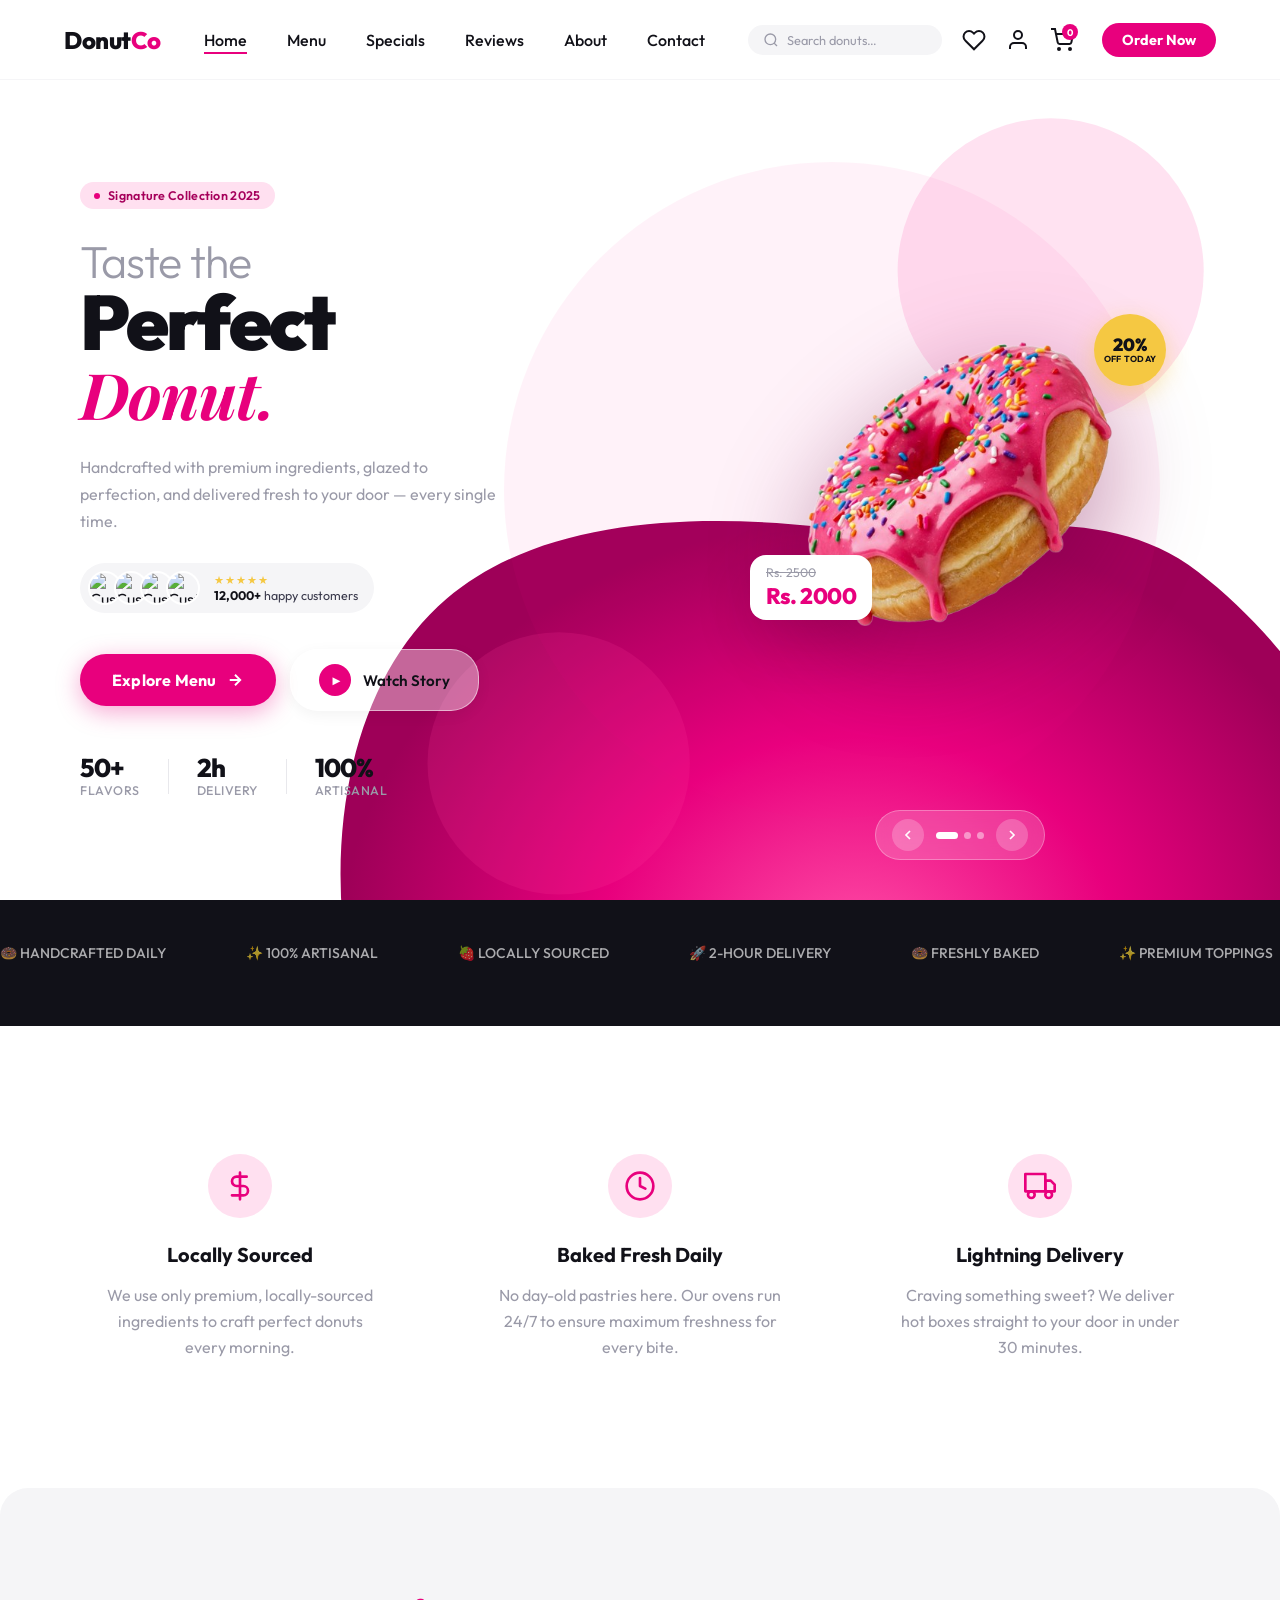
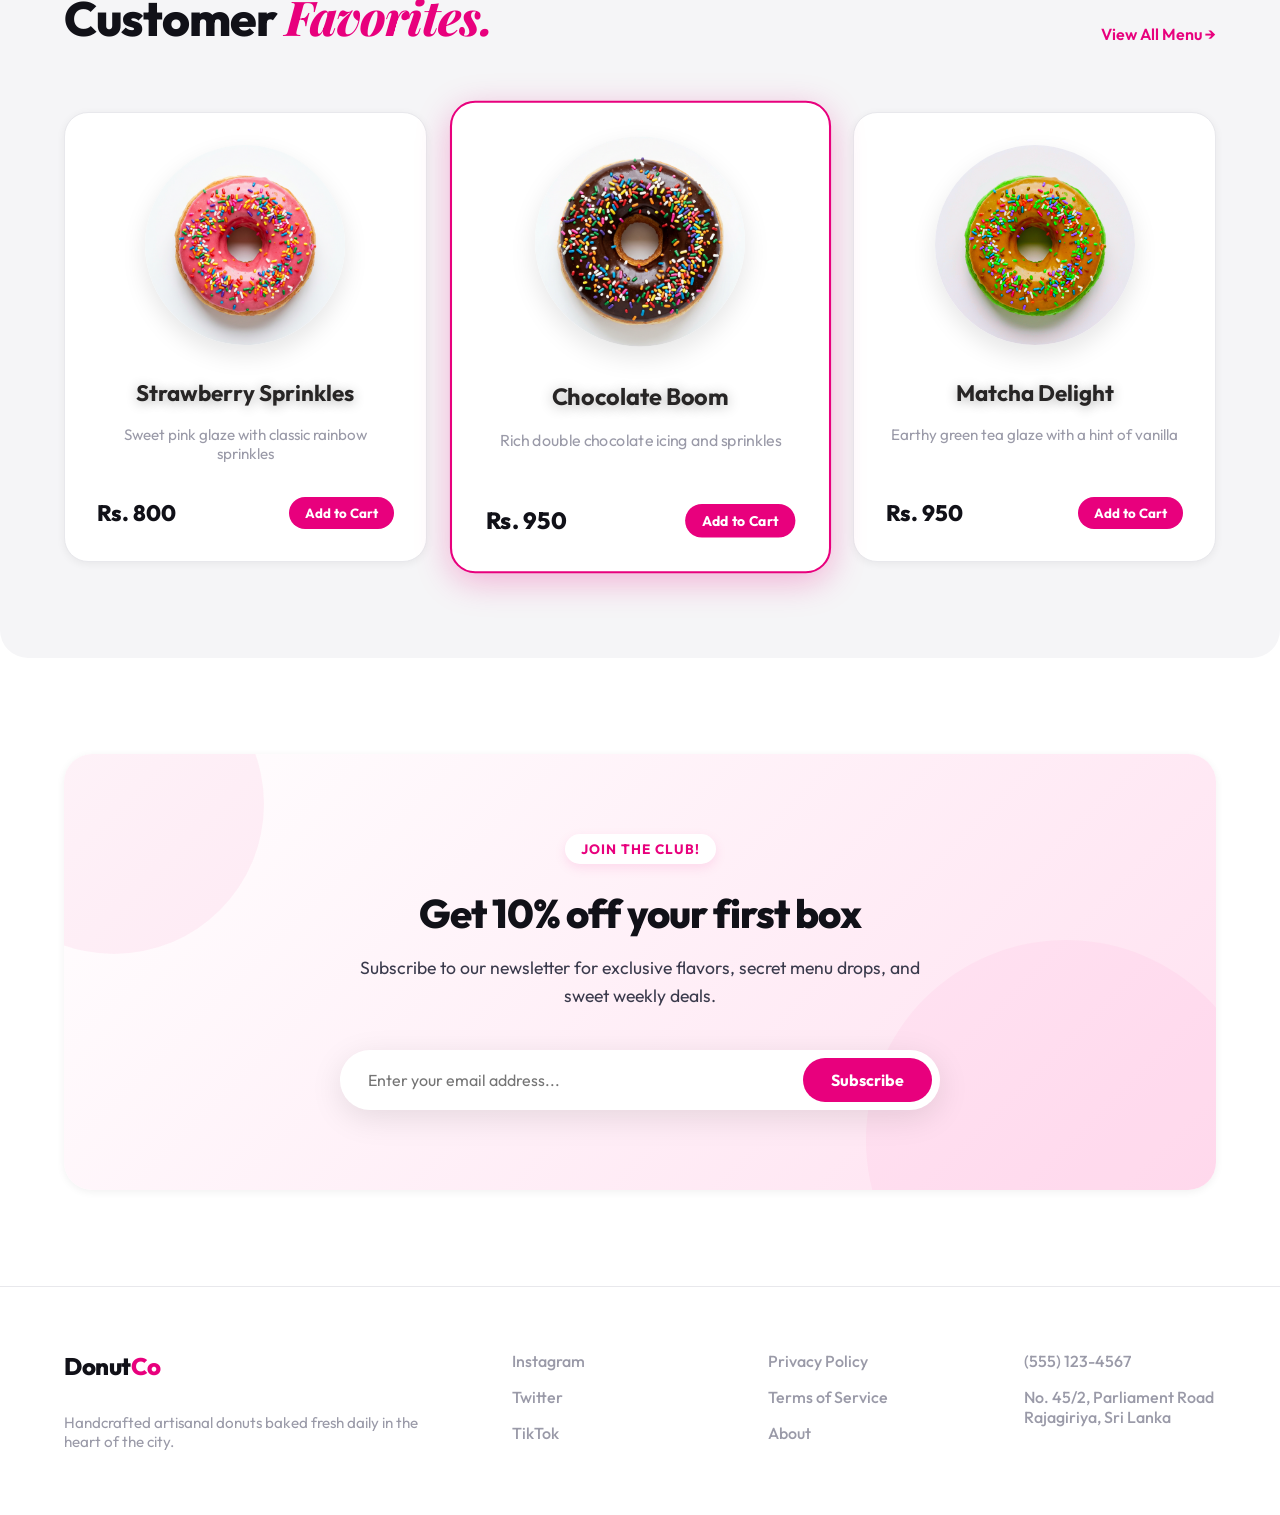
==== commit 10269ffd: "Modifications" ====
--- a/index.html
+++ b/index.html
@@ -226,8 +226,8 @@
 
         <!-- Price Tag -->
         <div class="price-tag" id="price-tag">
-          <span class="price-original">$8.99</span>
-          <span class="price-current">$7.19</span>
+          <span class="price-original">Rs. 2500</span>
+          <span class="price-current">Rs. 2000</span>
         </div>
 
       </div> <!-- End product-showcase -->
@@ -327,7 +327,7 @@
         <h3 class="product-name">Strawberry Sprinkles</h3>
         <p class="product-desc">Sweet pink glaze with classic rainbow sprinkles</p>
         <div class="product-footer">
-          <span class="price">$2.50</span>
+          <span class="price">Rs. 800</span>
           <button class="add-to-cart-btn btn-small">Add to Cart</button>
         </div>
       </div>
@@ -338,7 +338,7 @@
         <h3 class="product-name">Chocolate Boom</h3>
         <p class="product-desc">Rich double chocolate icing and sprinkles</p>
         <div class="product-footer">
-          <span class="price">$3.00</span>
+          <span class="price">Rs. 950</span>
           <button class="add-to-cart-btn btn-small">Add to Cart</button>
         </div>
       </div>
@@ -349,7 +349,7 @@
         <h3 class="product-name">Matcha Delight</h3>
         <p class="product-desc">Earthy green tea glaze with a hint of vanilla</p>
         <div class="product-footer">
-          <span class="price">$3.00</span>
+          <span class="price">Rs. 950</span>
           <button class="add-to-cart-btn btn-small">Add to Cart</button>
         </div>
       </div>
@@ -391,7 +391,7 @@
       </div>
       <div class="footer-col">
         <a href="#">(555) 123-4567</a>
-        <a href="#">123 Donut Street<br>Sweet City, SC 90210</a>
+        <a href="#">No. 45/2, Parliament Road<br>Rajagiriya, Sri Lanka</a>
       </div>
     </div>
   </footer>
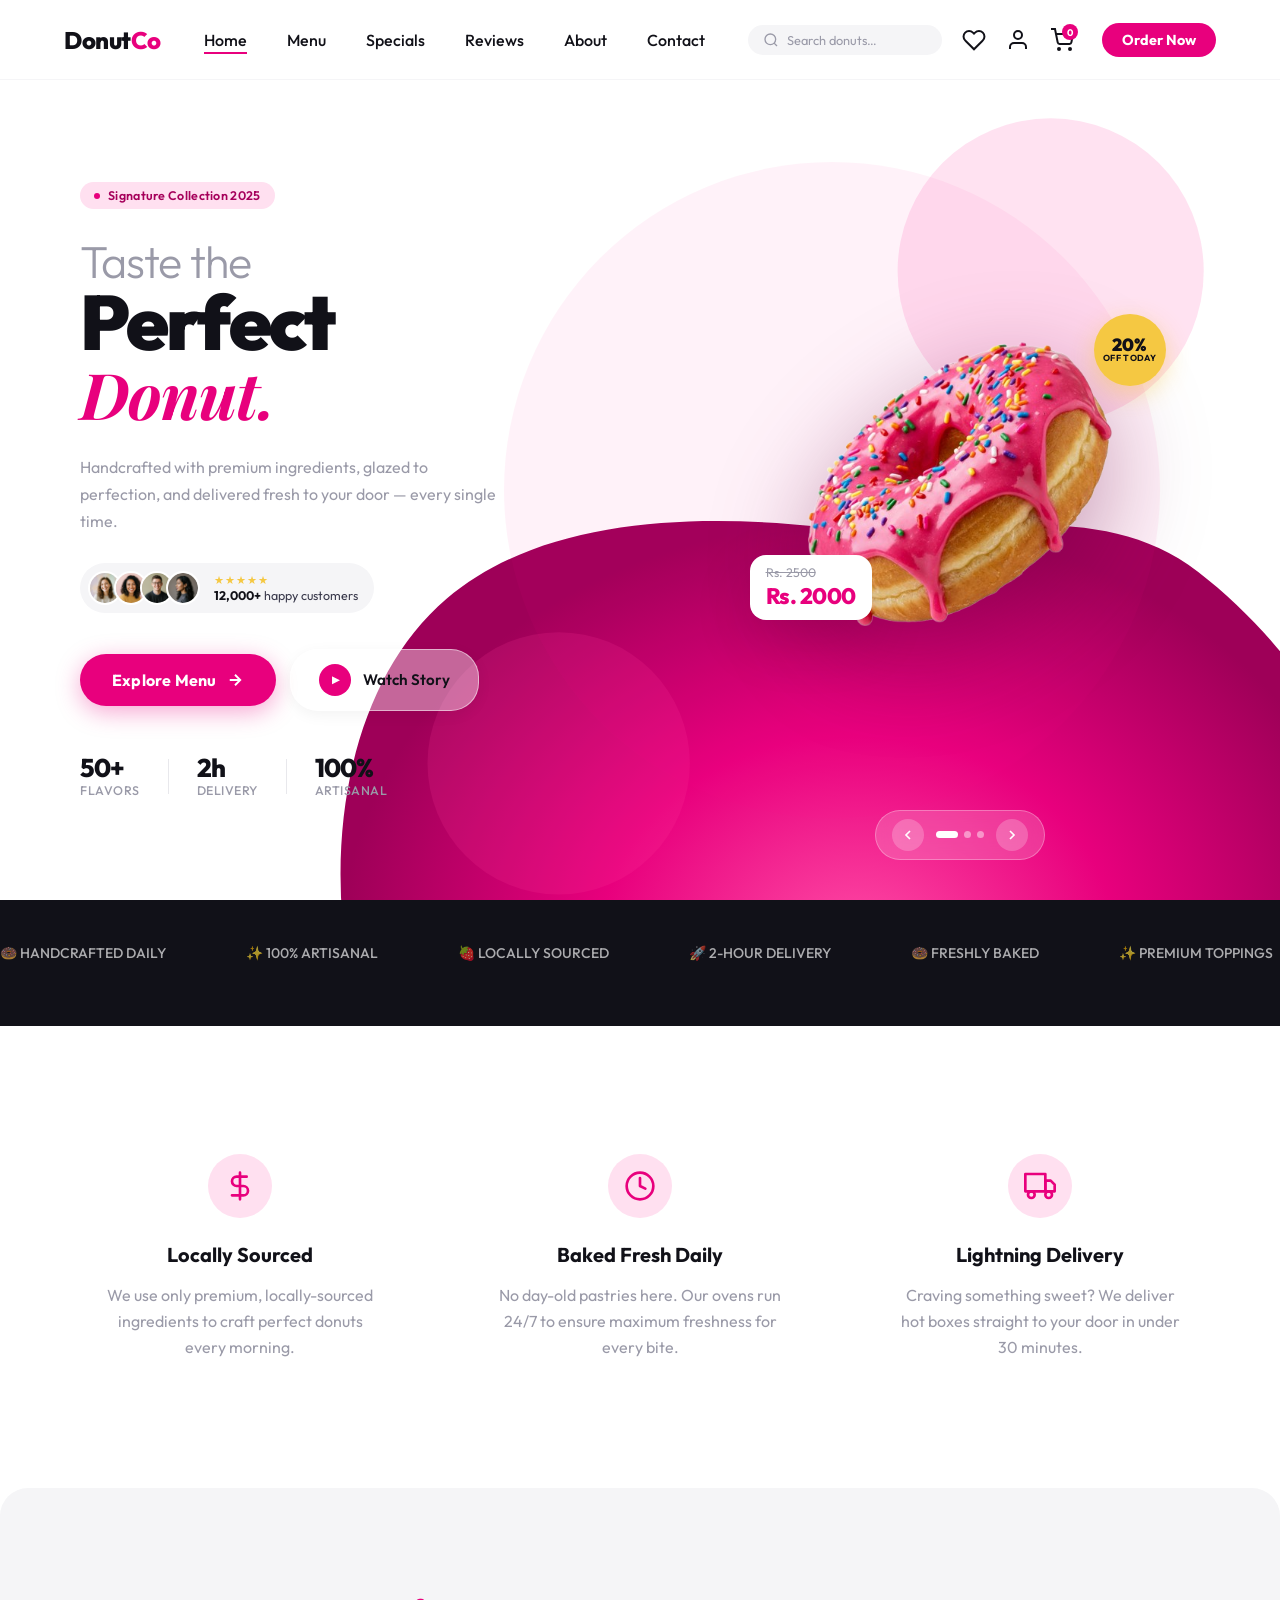
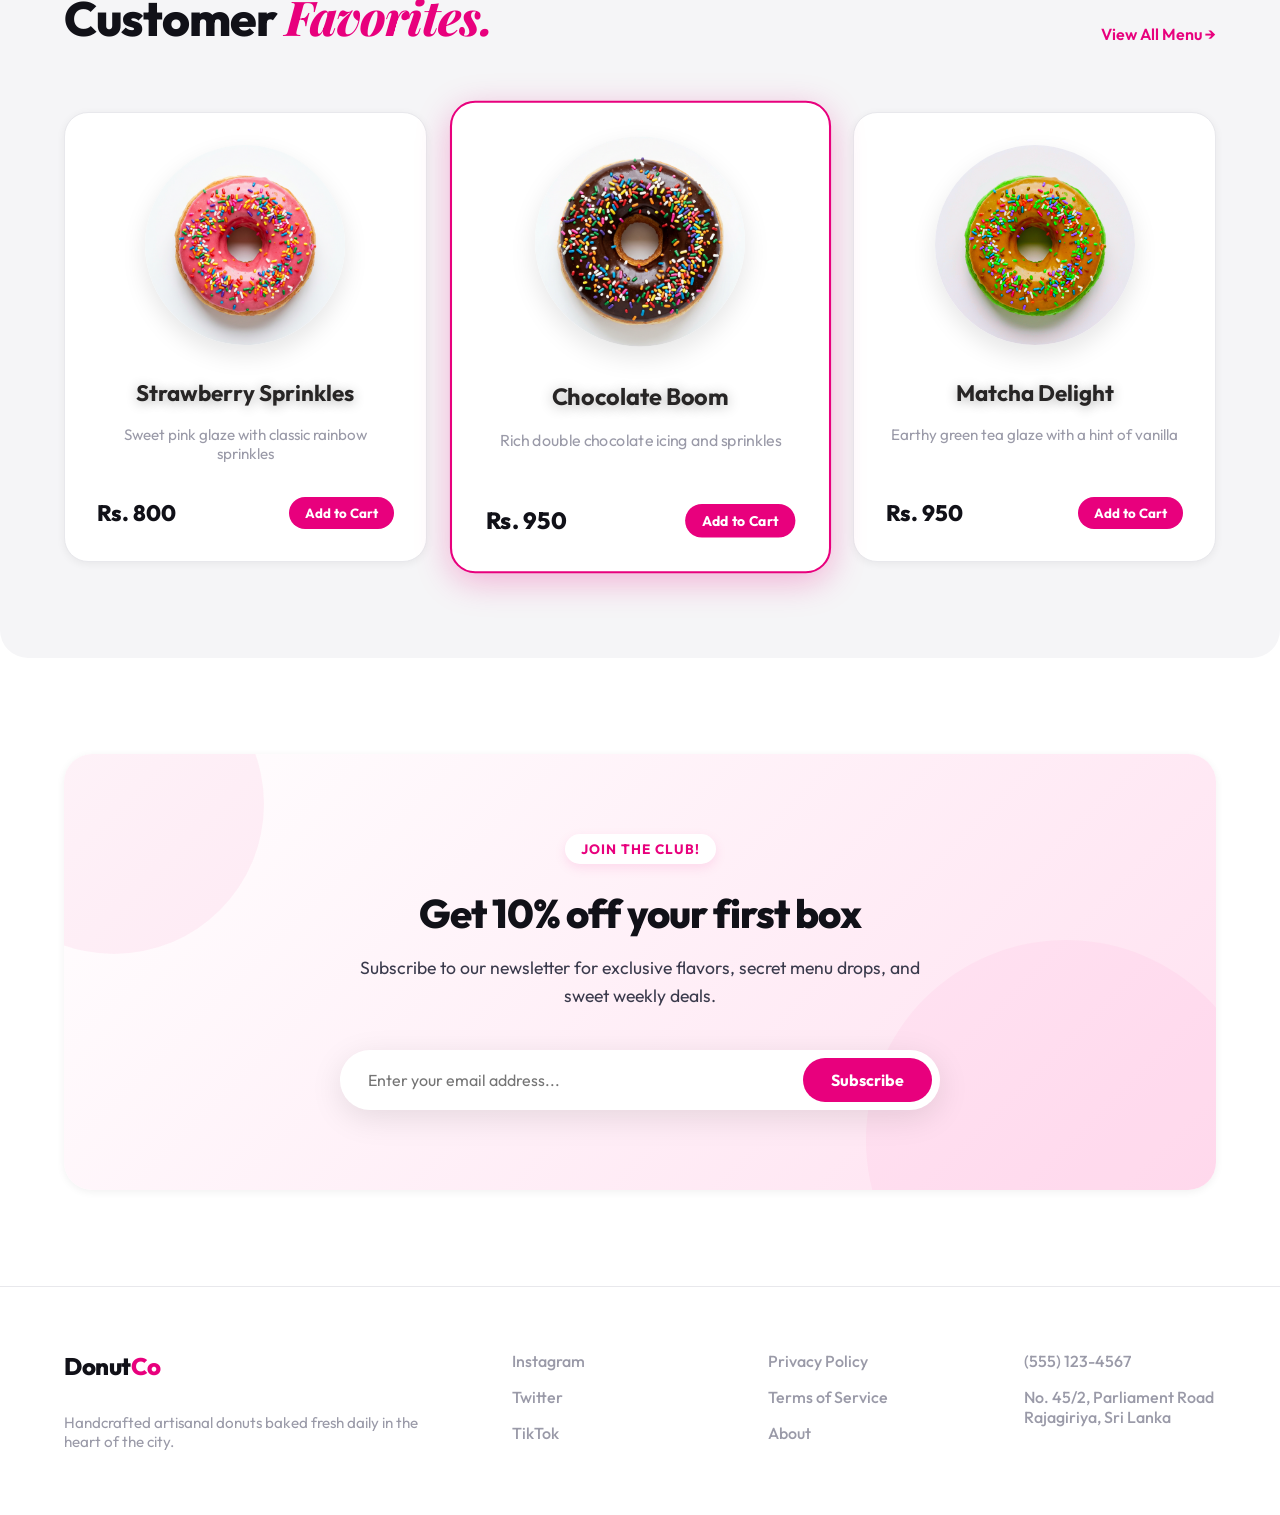
==== commit 09fadfba: "Add local assets and switch to local images Add avatar and donut box PNGs to assets and update pages" ====
--- a/index.html
+++ b/index.html
@@ -134,10 +134,10 @@
         <!-- Social Proof -->
         <div class="social-proof" id="social-proof">
           <div class="avatars">
-            <img src="https://i.pravatar.cc/40?img=1" alt="Customer 1" class="avatar" />
-            <img src="https://i.pravatar.cc/40?img=5" alt="Customer 2" class="avatar" />
-            <img src="https://i.pravatar.cc/40?img=9" alt="Customer 3" class="avatar" />
-            <img src="https://i.pravatar.cc/40?img=12" alt="Customer 4" class="avatar" />
+            <img src="assets/avatar_generic_1775983305742.png" alt="Customer 1" class="avatar" />
+            <img src="assets/avatar_sarah_1775983204213.png" alt="Customer 2" class="avatar" />
+            <img src="assets/avatar_marcus_1775983230533.png" alt="Customer 3" class="avatar" />
+            <img src="assets/avatar_elena_1775983250514.png" alt="Customer 4" class="avatar" />
           </div>
           <div class="proof-text">
             <div class="proof-stars">★★★★★</div>
--- a/index.css
+++ b/index.css
@@ -51,7 +51,7 @@
   font-family: var(--font-sans);
   background: var(--white);
   color: var(--gray-900);
-  overflow-x: hidden;
+  overflow-x: clip;
   -webkit-font-smoothing: antialiased;
 }
 
